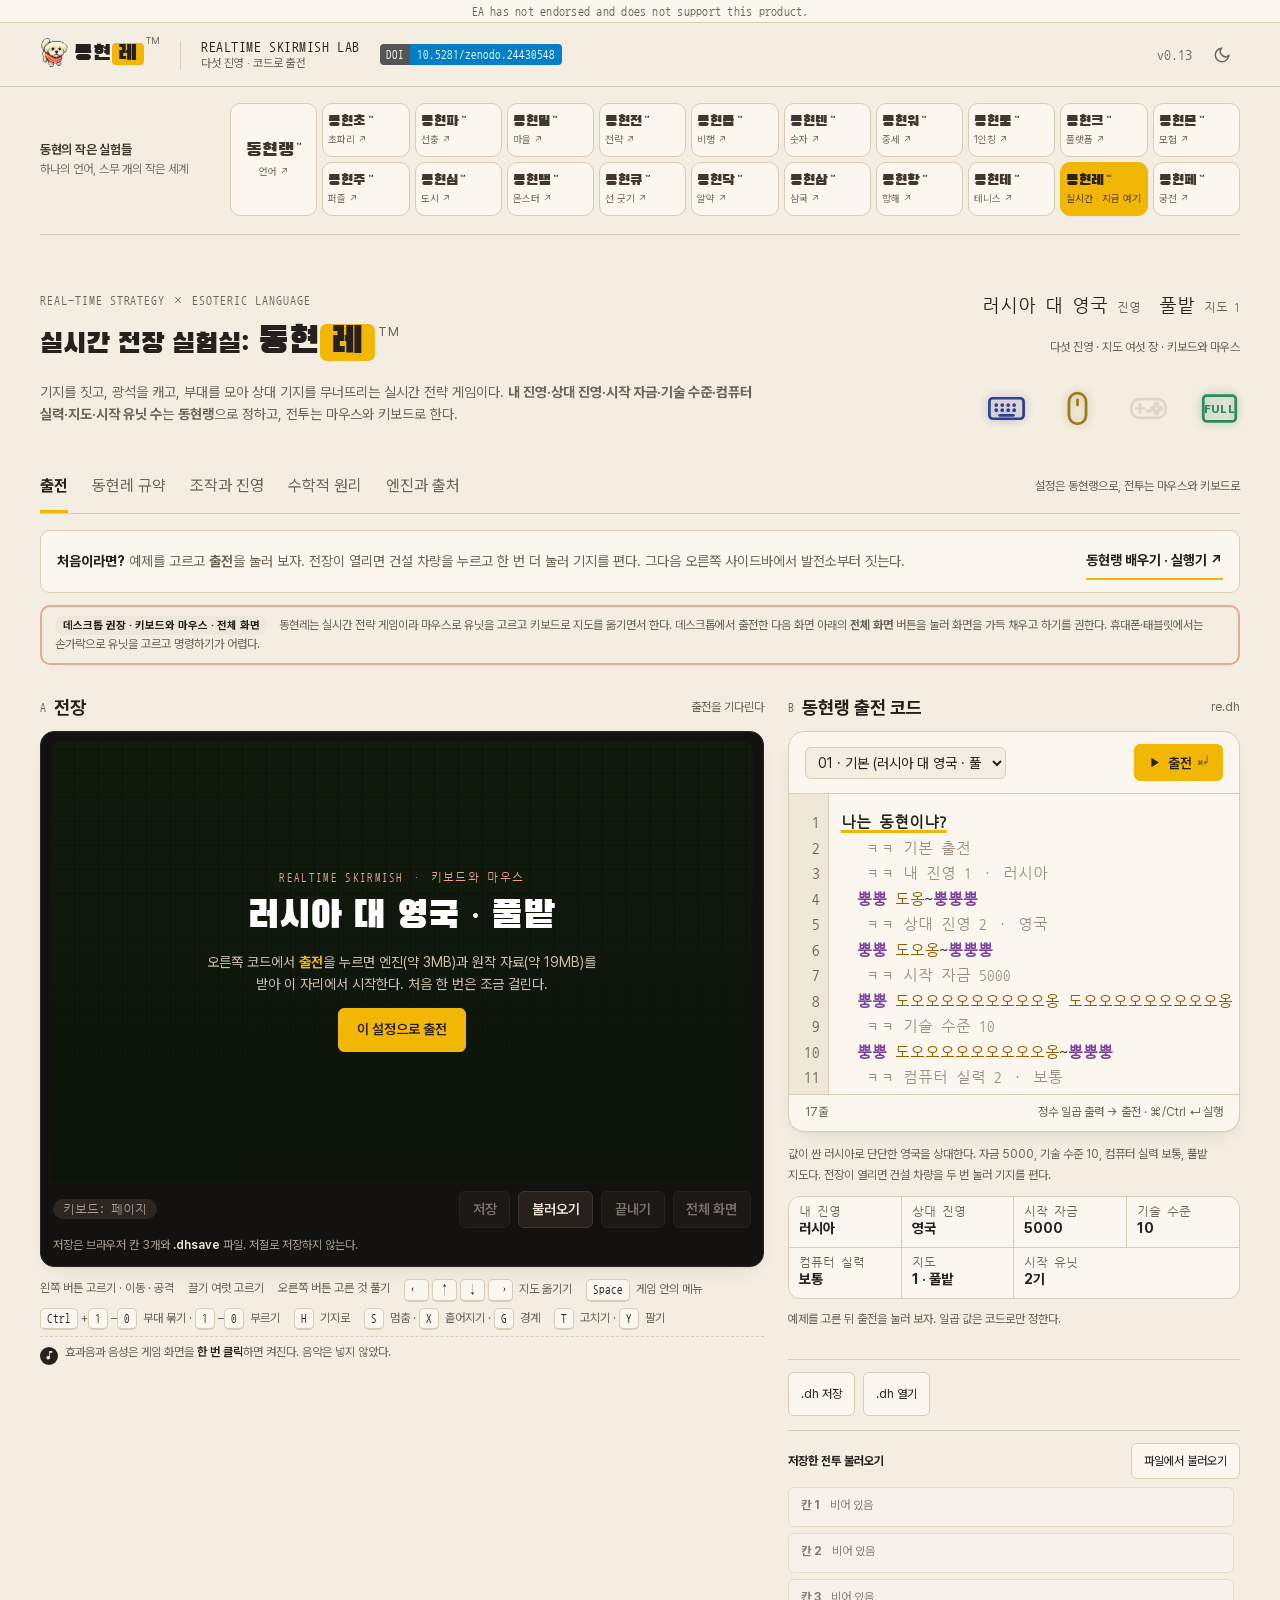
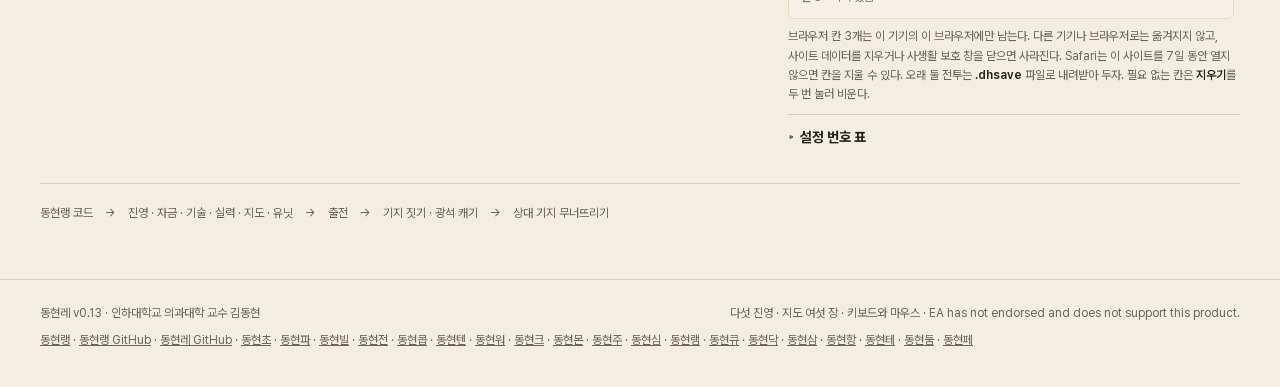
==== index.html @ bef005ad "v0.13: macOS Safari 방향키 고침 · ‘엔진과 출처’에서 시험·후원·알려 둔 한계를 뺌 - 방향키 고침은 d999a5c에 있음. 이 커밋은 판 번호와 글. - ‘지도" ====
<!doctype html>
<html lang="ko" data-theme="light">
<head>
  <meta charset="utf-8"><meta name="viewport" content="width=device-width,initial-scale=1">
  <meta name="description" content="내 진영·상대 진영·시작 자금·기술 수준·컴퓨터 실력·지도·시작 유닛 수를 동현랭 코드로 정하고, 컴퓨터와 1:1 실시간 전투를 마우스와 키보드로 한다.">
  <title>동현레™ · 코드로 정하고 마우스와 키보드로 싸운다</title>
  <link rel="icon" type="image/x-icon" sizes="16x16 32x32 48x48" href="./favicon.ico">
  <link rel="icon" type="image/png" sizes="32x32" href="./favicon.png">
  <link rel="apple-touch-icon" sizes="180x180" href="./apple-touch-icon.png">
  <style>@font-face{font-family:'Black Han Sans';src:url('[data-uri]') format('woff2');font-display:swap;font-weight:400}
@font-face{font-family:'Pretendard';src:url('[data-uri]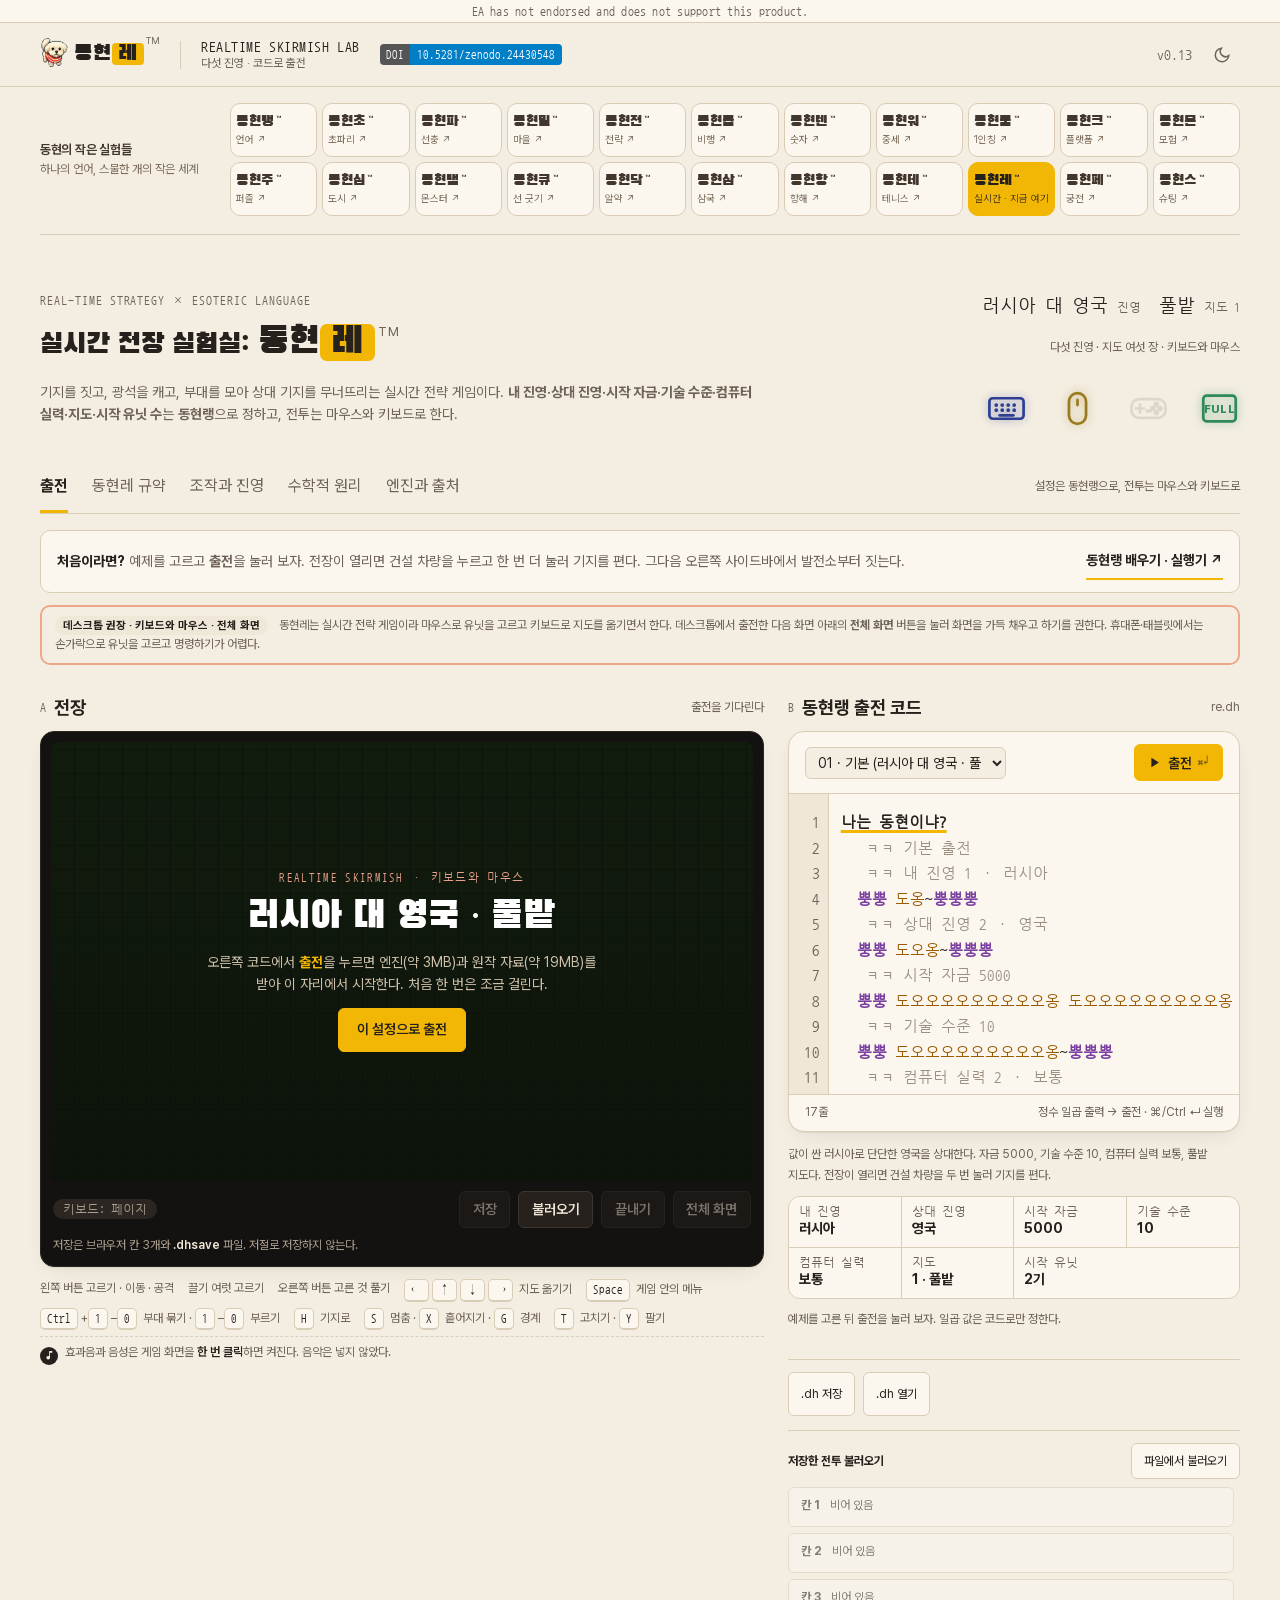
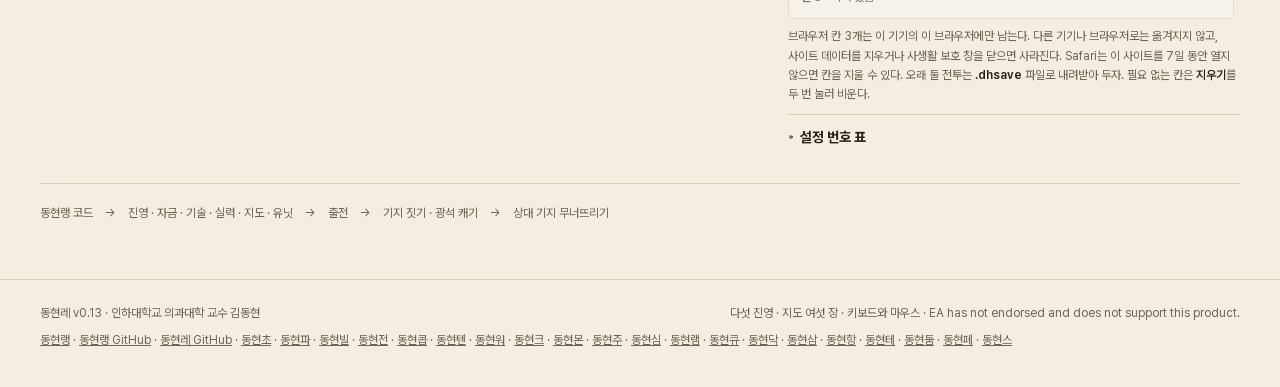
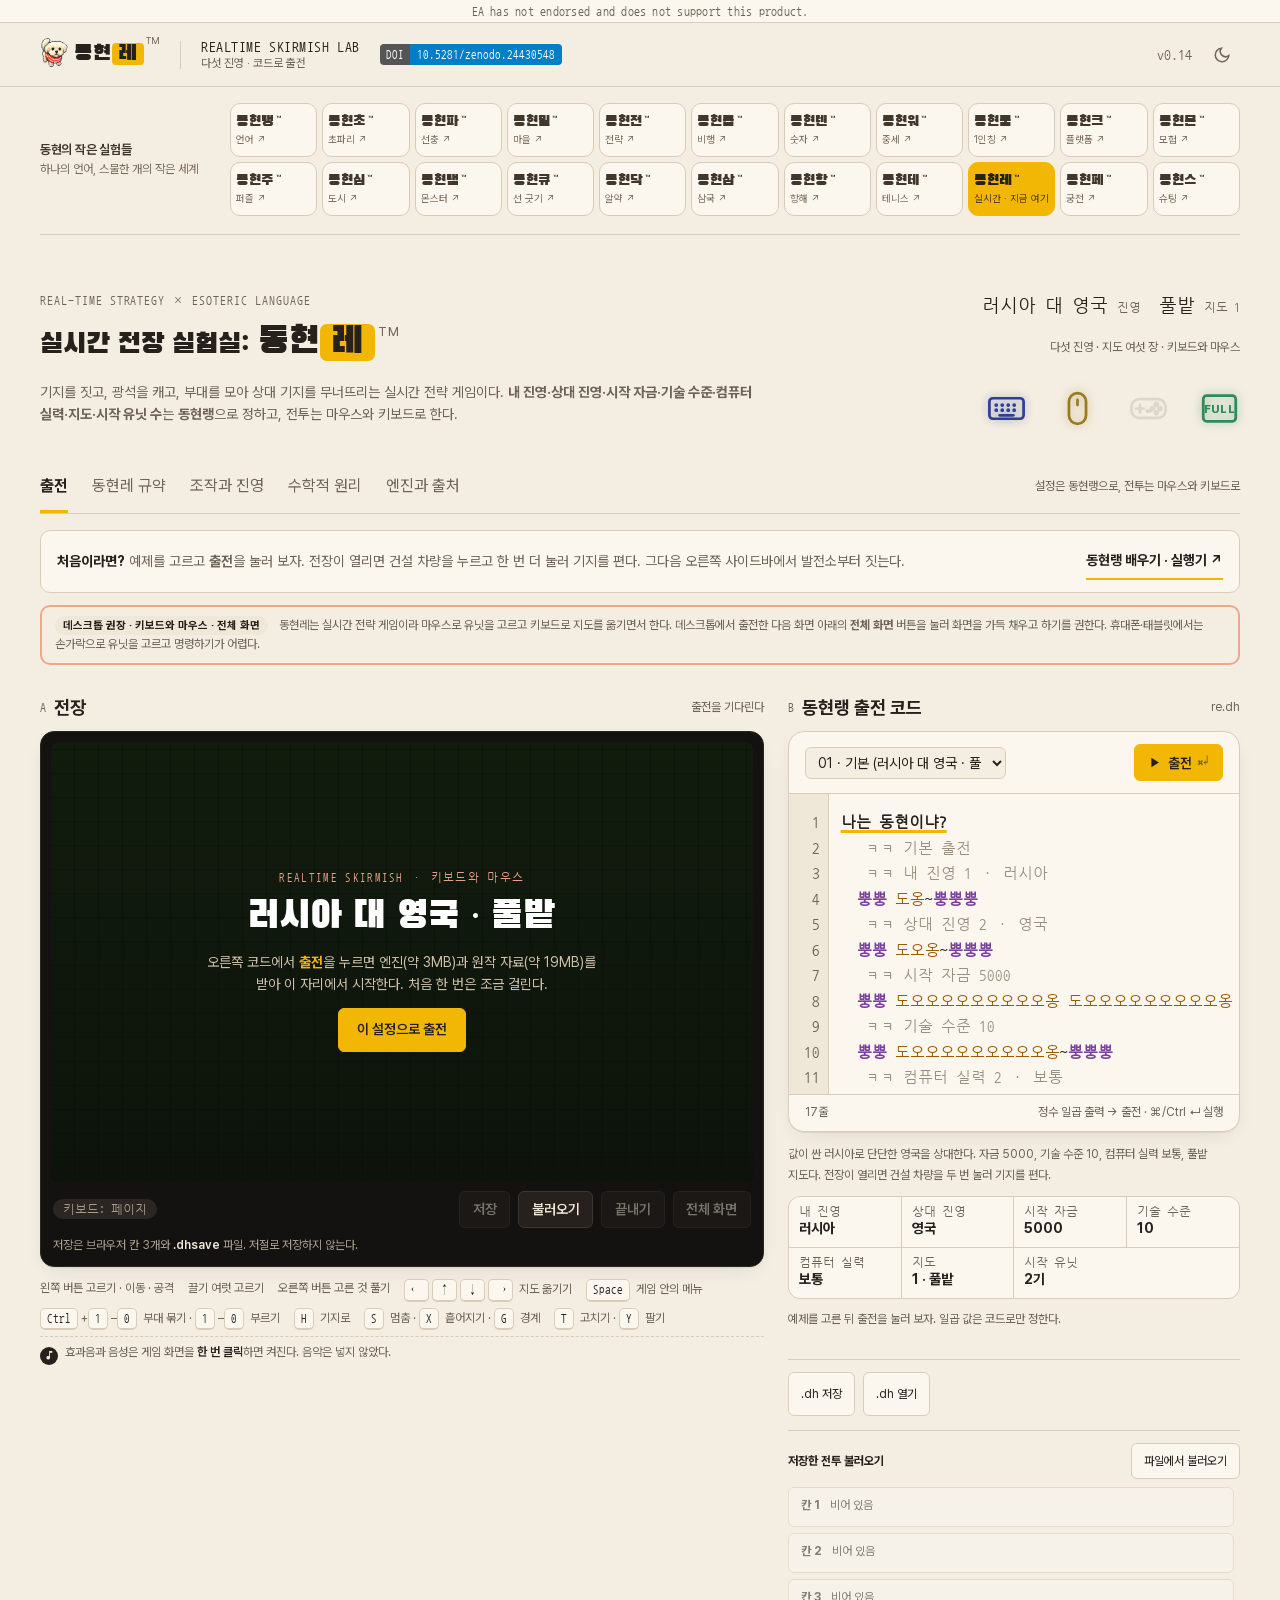
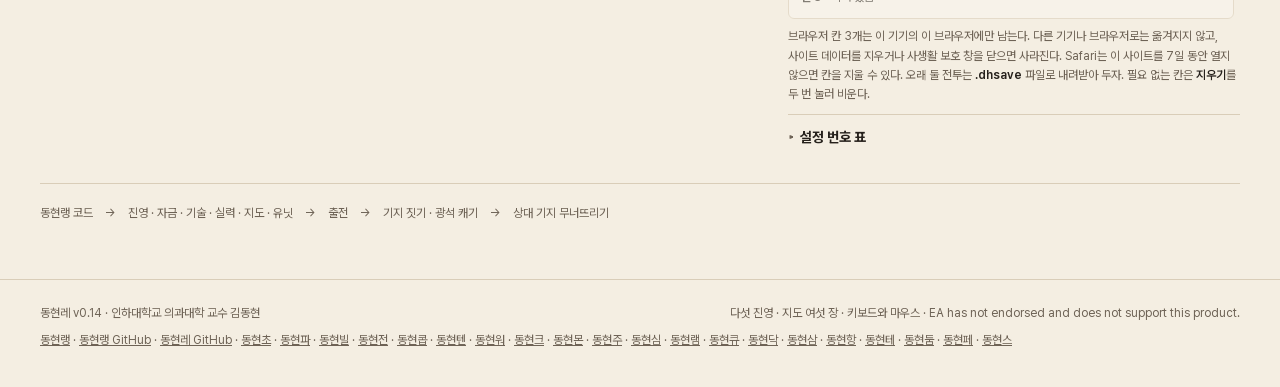
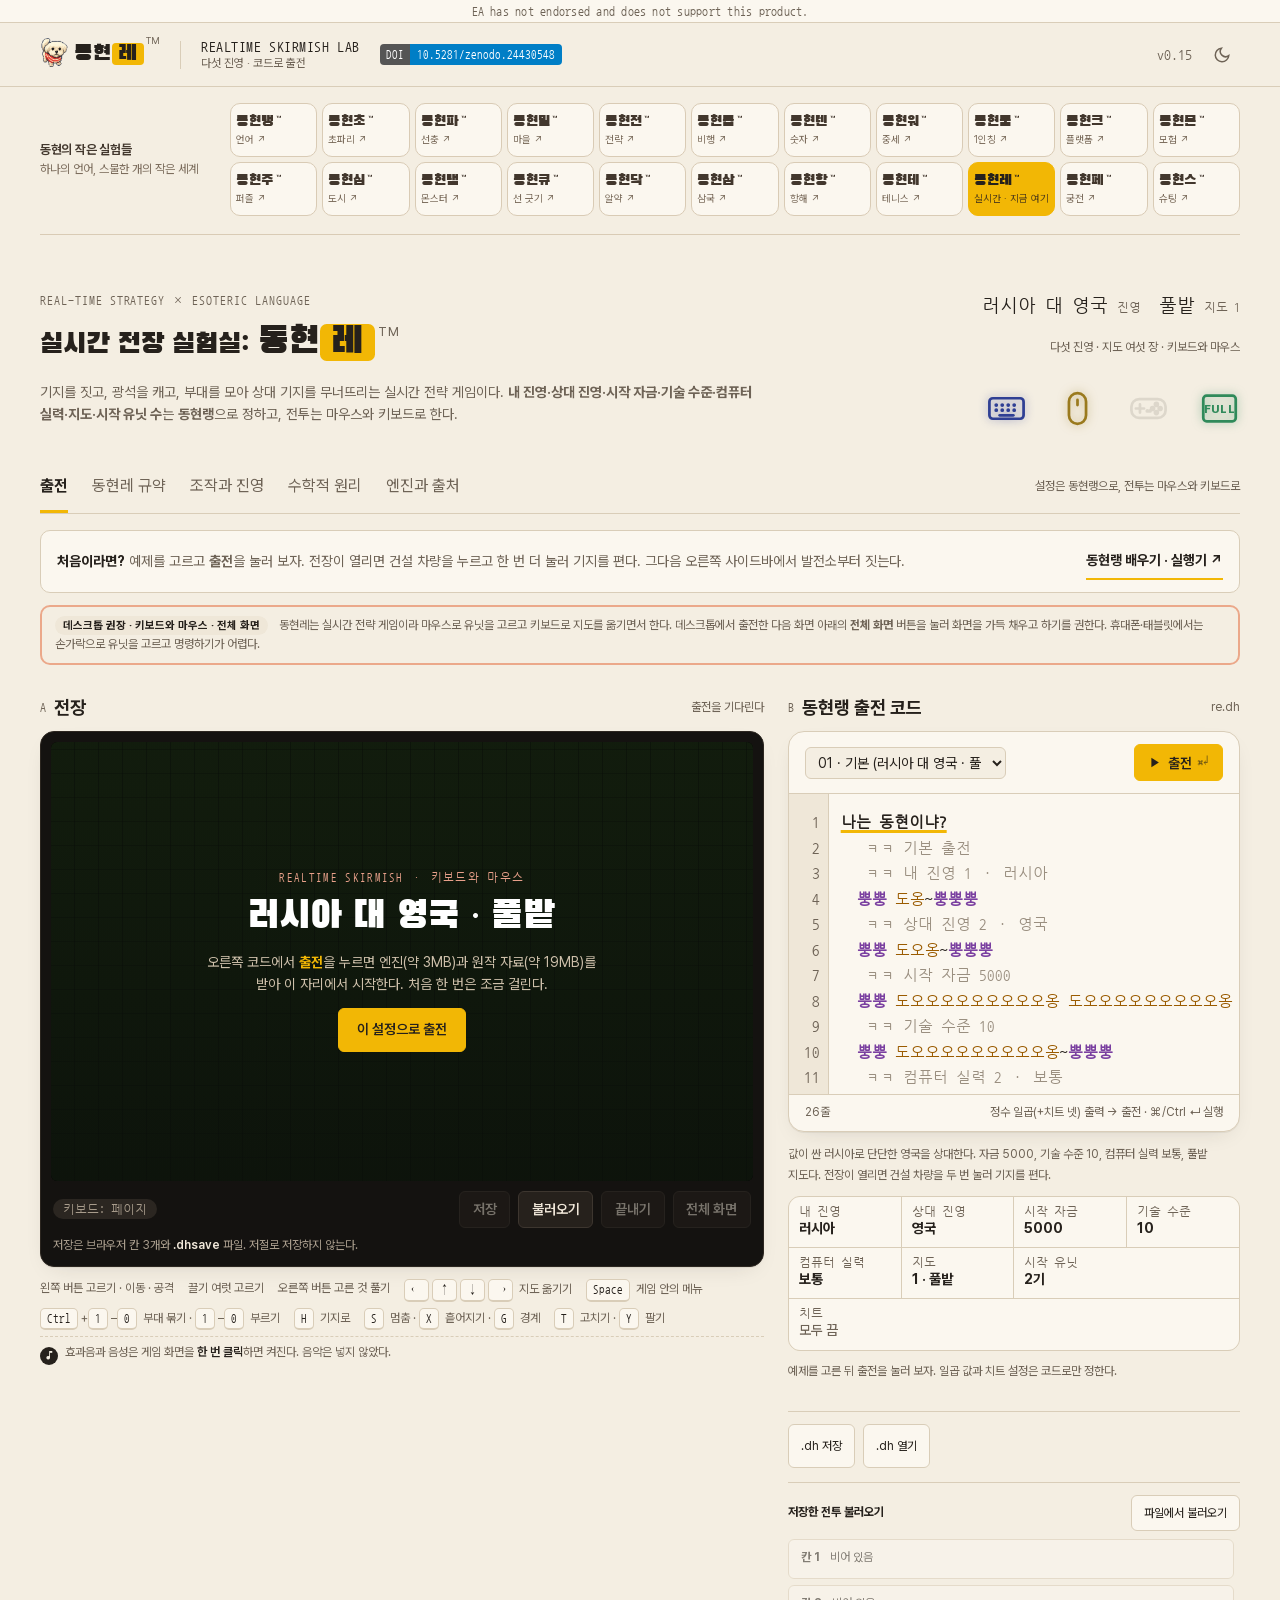
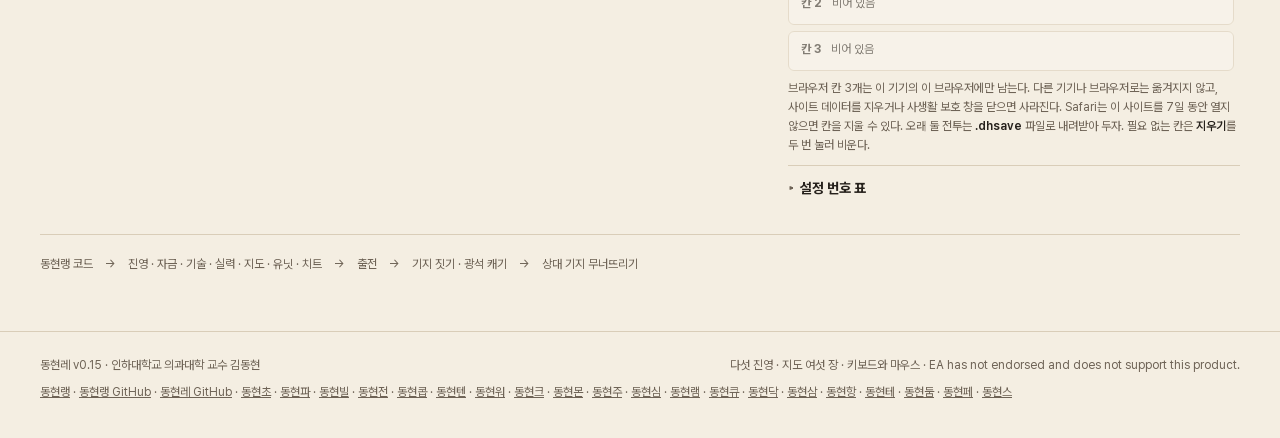
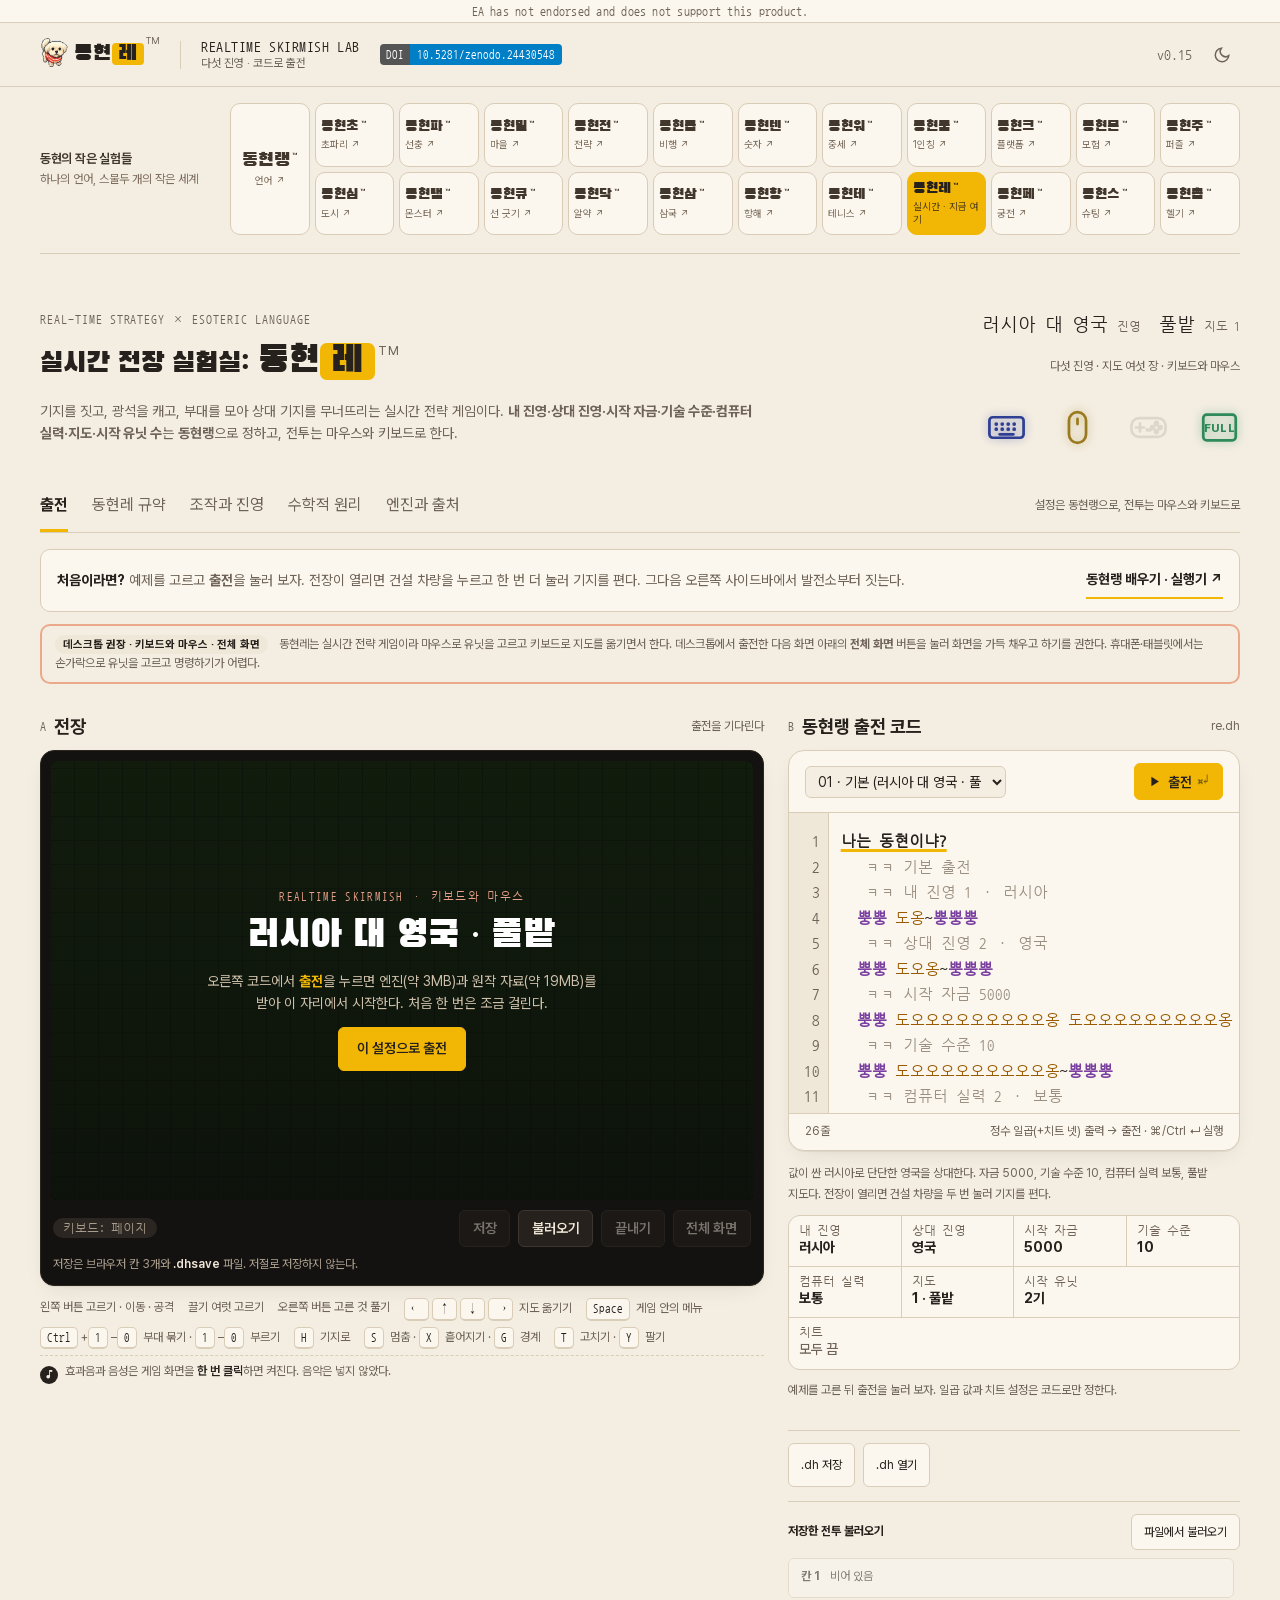
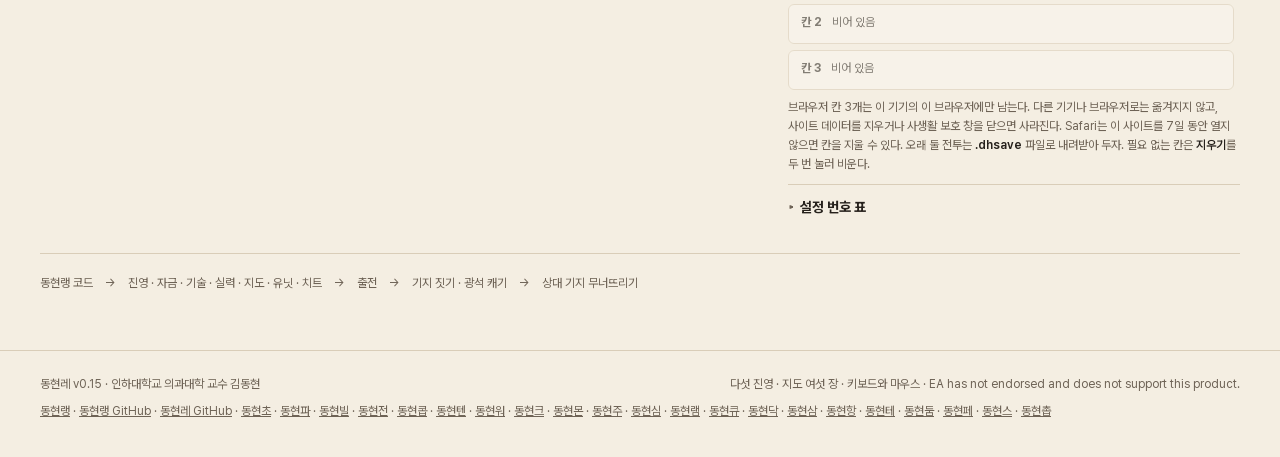
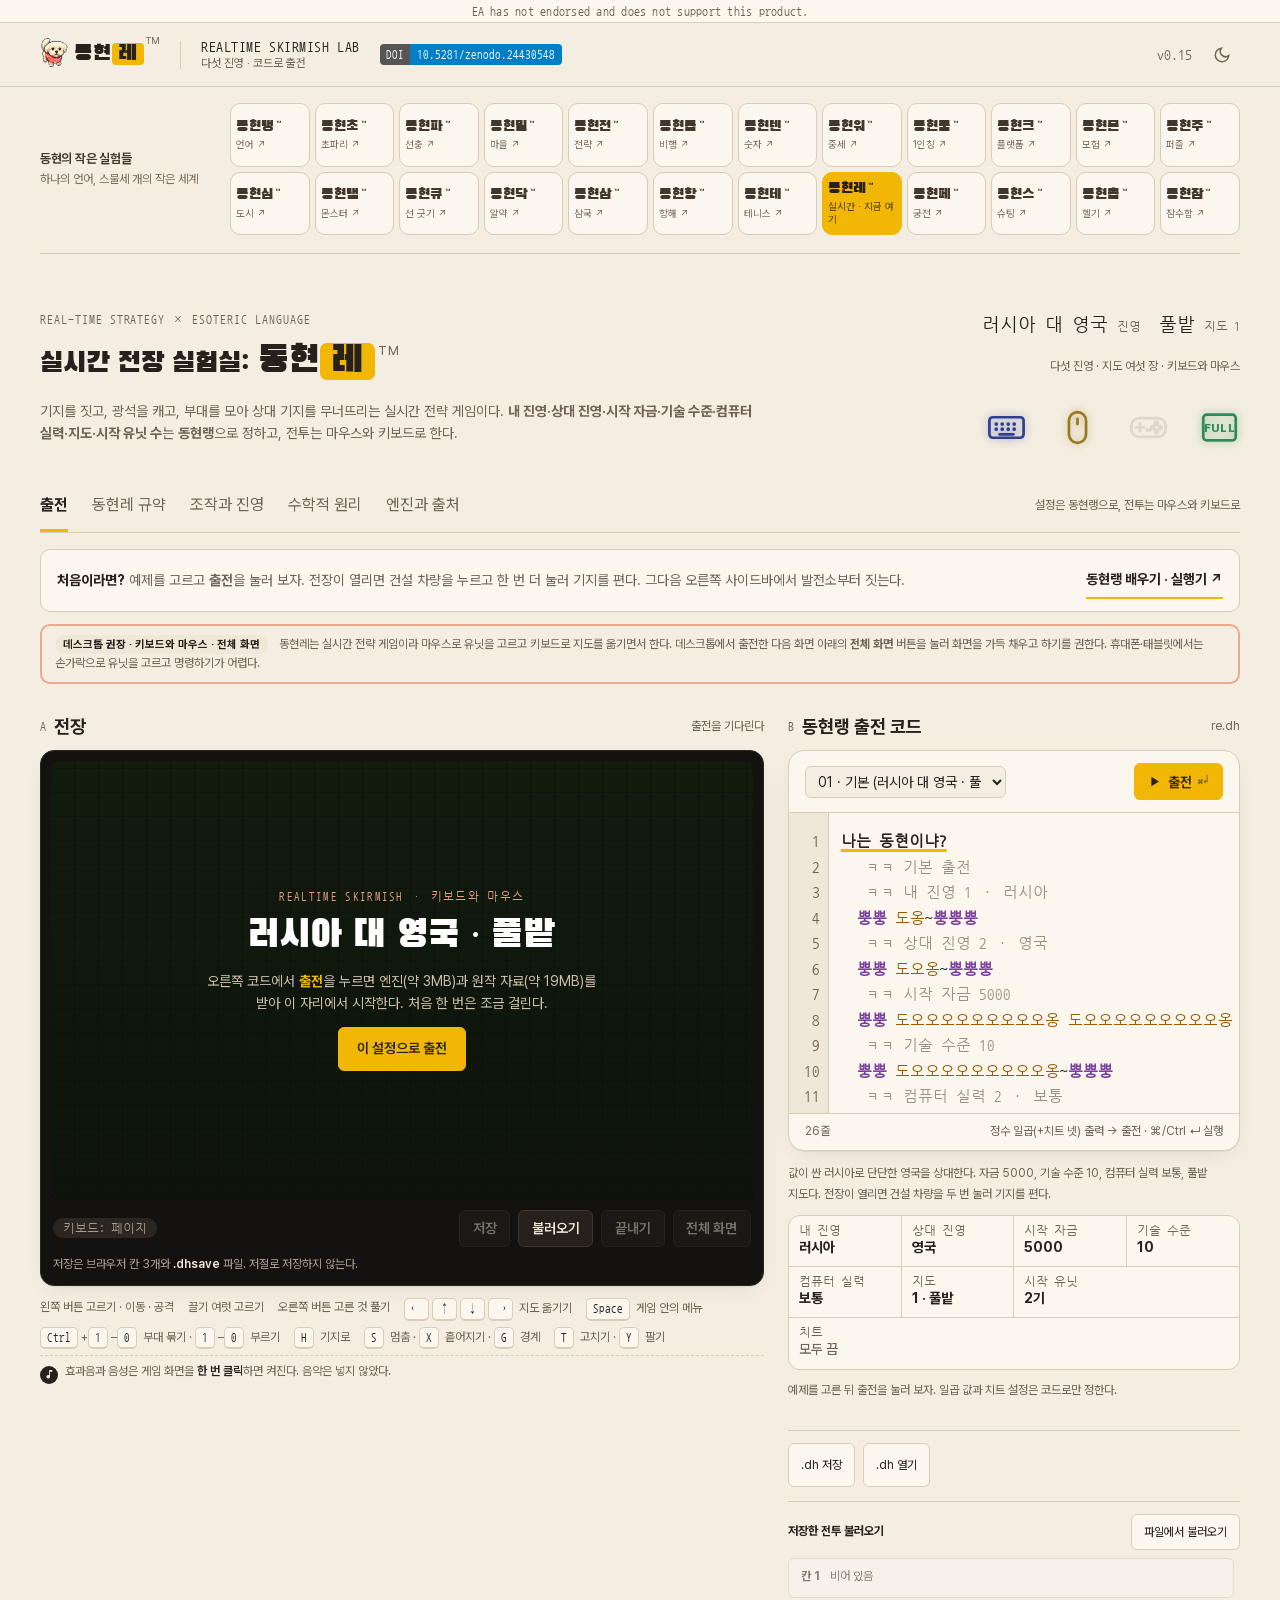
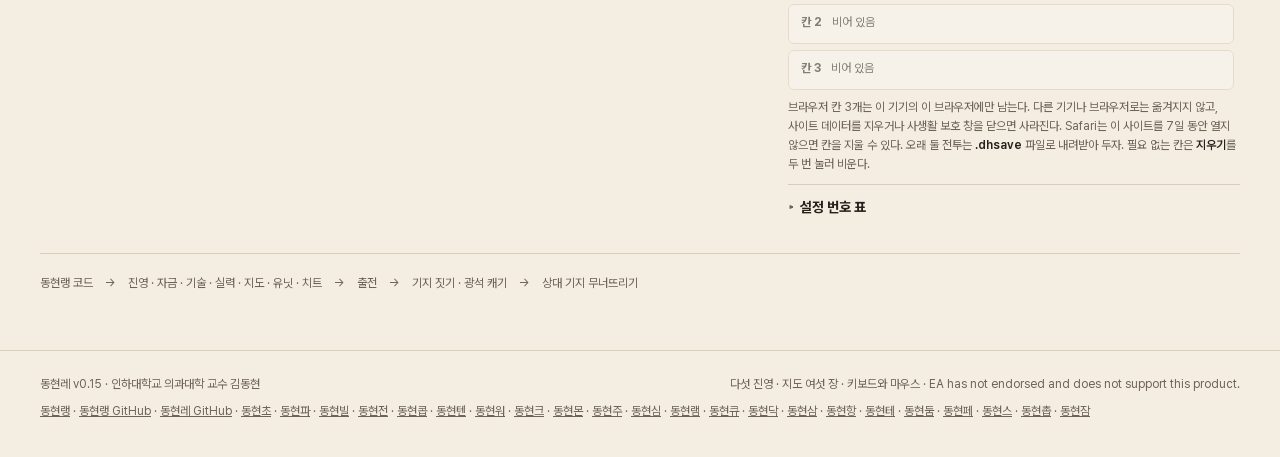
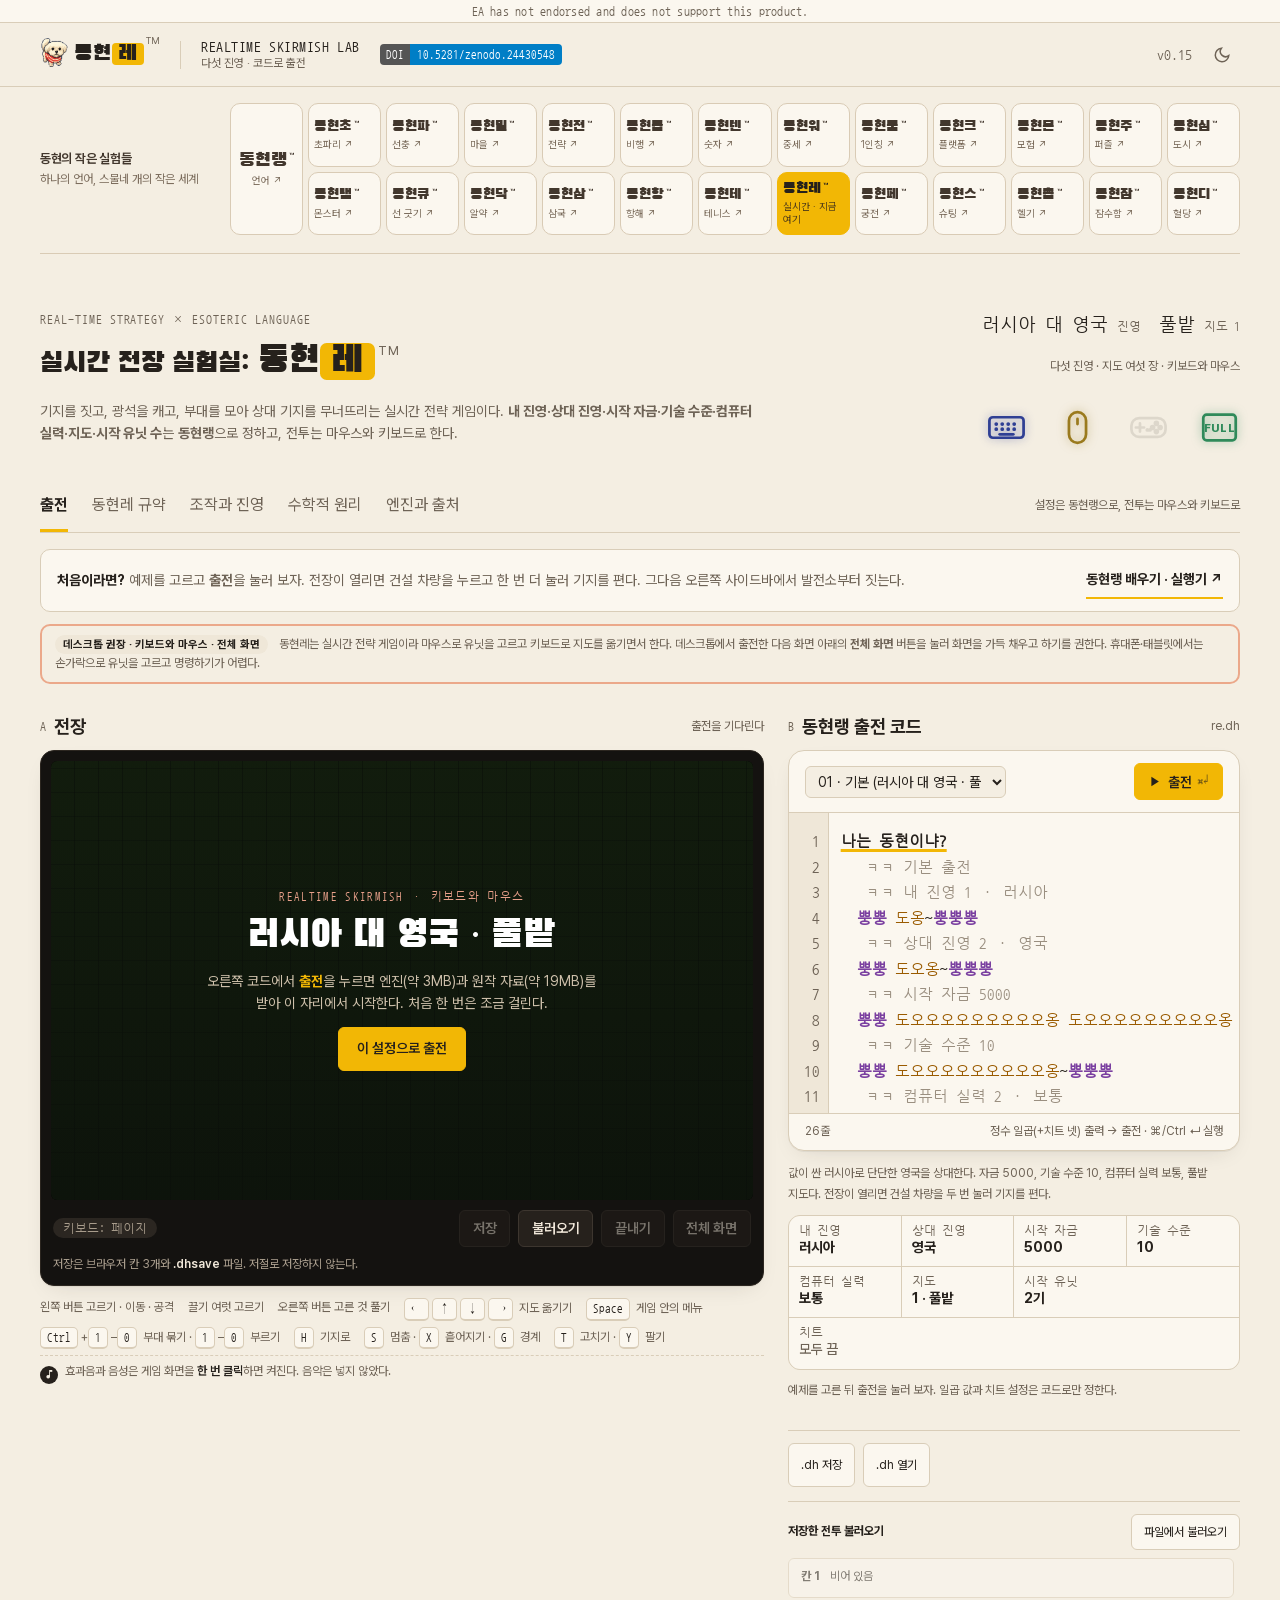
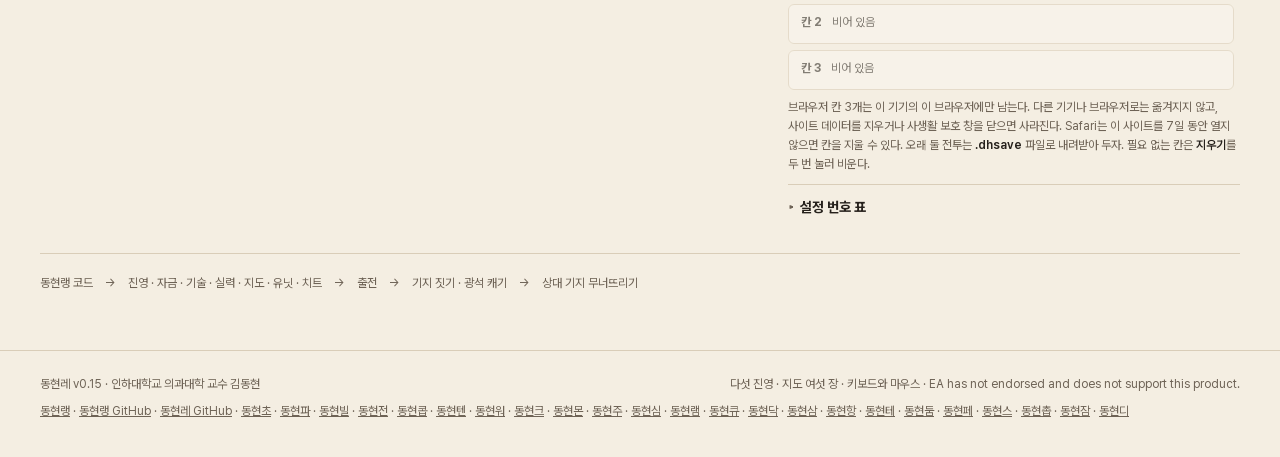
